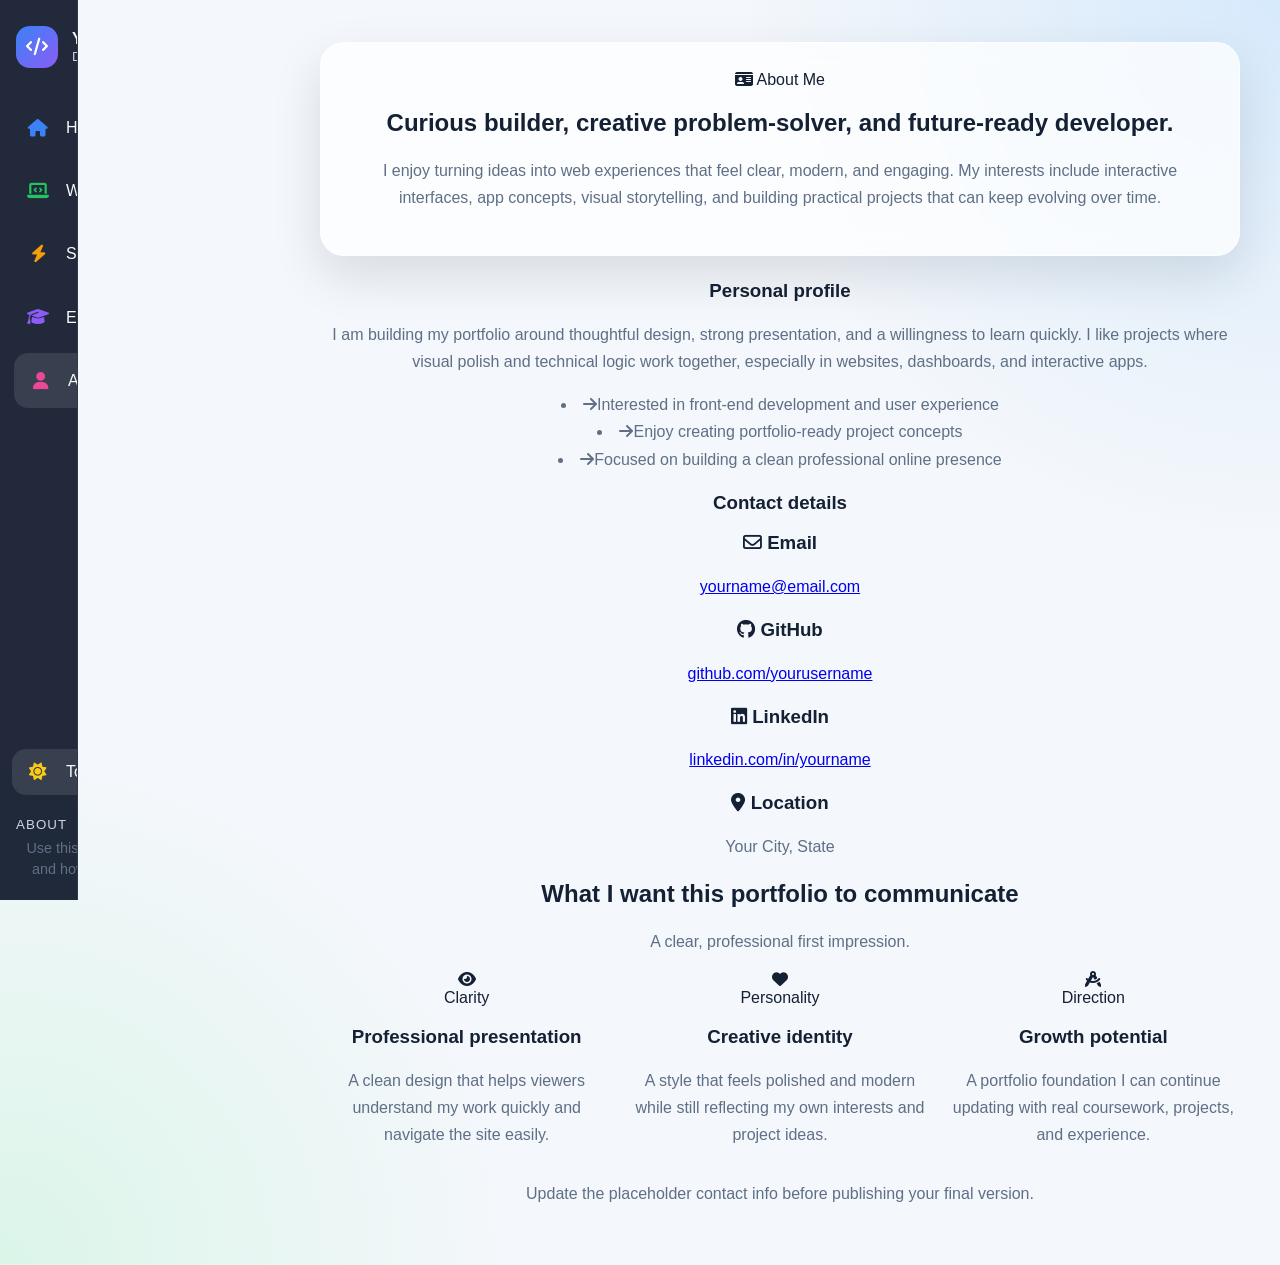
==== aboutme.html @ ea15a7d1 "Initial file upload" ====
<!DOCTYPE html>
<html lang="en">
<head>
  <meta charset="UTF-8">
  <meta name="viewport" content="width=device-width, initial-scale=1.0">
  <title>Portfolio | About Me</title>
  <link rel="preconnect" href="https://fonts.googleapis.com">
  <link rel="preconnect" href="https://fonts.gstatic.com" crossorigin>
  <link href="https://fonts.googleapis.com/css2?family=Inter:wght@400;500;600;700;800&display=swap" rel="stylesheet">
  <link rel="stylesheet" href="https://cdnjs.cloudflare.com/ajax/libs/font-awesome/6.5.2/css/all.min.css">
  <link rel="stylesheet" href="styles.css">
</head>
<body>
  <aside class="sidebar">
    <div class="brand">
      <div class="brand-badge"><i class="fa-solid fa-code"></i></div>
      <div class="brand-text">
        <strong>Your Name</strong>
        <span>Developer Portfolio</span>
      </div>
    </div>
    <ul class="nav-menu">
      <li class="nav-item"><a class="nav-link" href="index.html"><i class="fa-solid fa-house"></i><span class="nav-label">Home</span></a></li>
      <li class="nav-item"><a class="nav-link" href="work-sample.html"><i class="fa-solid fa-laptop-code"></i><span class="nav-label">Work Samples</span></a></li>
      <li class="nav-item"><a class="nav-link" href="skills.html"><i class="fa-solid fa-bolt"></i><span class="nav-label">Skills</span></a></li>
      <li class="nav-item"><a class="nav-link" href="education.html"><i class="fa-solid fa-graduation-cap"></i><span class="nav-label">Education</span></a></li>
      <li class="nav-item"><a class="nav-link active" href="aboutme.html"><i class="fa-solid fa-user"></i><span class="nav-label">About & Contact</span></a></li>
    </ul>

    <div class="theme-wrap">
    <button class="theme-toggle" type="button" onclick="toggleTheme()" aria-label="Toggle theme">
        <i class="fa-solid fa-sun"></i>
        <span class="theme-label">Toggle Theme</span>
    </button>
    </div>
    <div class="sidebar-footer"><small>ABOUT</small><p>Use this page to share your story and how people can reach you.</p></div>
  </aside>

  <main class="page-content">
    <div class="container">
      <section class="hero reveal">
        <div class="kicker"><i class="fa-solid fa-id-card"></i> About Me</div>
        <h1 class="gradient-text">Curious builder, creative problem-solver, and future-ready developer.</h1>
        <p>I enjoy turning ideas into web experiences that feel clear, modern, and engaging. My interests include interactive interfaces, app concepts, visual storytelling, and building practical projects that can keep evolving over time.</p>
      </section>

      <section class="section two-col reveal delay-1">
        <article class="panel info-card">
          <h3>Personal profile</h3>
          <p>I am building my portfolio around thoughtful design, strong presentation, and a willingness to learn quickly. I like projects where visual polish and technical logic work together, especially in websites, dashboards, and interactive apps.</p>
          <ul class="list-clean">
            <li><i class="fa-solid fa-arrow-right"></i><span>Interested in front-end development and user experience</span></li>
            <li><i class="fa-solid fa-arrow-right"></i><span>Enjoy creating portfolio-ready project concepts</span></li>
            <li><i class="fa-solid fa-arrow-right"></i><span>Focused on building a clean professional online presence</span></li>
          </ul>
        </article>

        <article class="panel info-card">
          <h3>Contact details</h3>
          <div class="contact-grid">
            <div class="contact-card">
              <h3><i class="fa-regular fa-envelope"></i> Email</h3>
              <p><a href="mailto:yourname@email.com">yourname@email.com</a></p>
            </div>
            <div class="contact-card">
              <h3><i class="fa-brands fa-github"></i> GitHub</h3>
              <p><a href="#">github.com/yourusername</a></p>
            </div>
            <div class="contact-card">
              <h3><i class="fa-brands fa-linkedin"></i> LinkedIn</h3>
              <p><a href="#">linkedin.com/in/yourname</a></p>
            </div>
            <div class="contact-card">
              <h3><i class="fa-solid fa-location-dot"></i> Location</h3>
              <p>Your City, State</p>
            </div>
          </div>
        </article>
      </section>

      <section class="section reveal delay-2">
        <div class="section-header">
          <h2>What I want this portfolio to communicate</h2>
          <p class="muted">A clear, professional first impression.</p>
        </div>
        <div class="card-grid">
          <article class="info-card">
            <div class="card-top"><div class="icon-box"><i class="fa-solid fa-eye"></i></div><span class="chip">Clarity</span></div>
            <h3>Professional presentation</h3>
            <p>A clean design that helps viewers understand my work quickly and navigate the site easily.</p>
          </article>
          <article class="info-card">
            <div class="card-top"><div class="icon-box"><i class="fa-solid fa-heart"></i></div><span class="chip">Personality</span></div>
            <h3>Creative identity</h3>
            <p>A style that feels polished and modern while still reflecting my own interests and project ideas.</p>
          </article>
          <article class="info-card">
            <div class="card-top"><div class="icon-box"><i class="fa-solid fa-compass-drafting"></i></div><span class="chip">Direction</span></div>
            <h3>Growth potential</h3>
            <p>A portfolio foundation I can continue updating with real coursework, projects, and experience.</p>
          </article>
        </div>
      </section>

      <p class="footer-note">Update the placeholder contact info before publishing your final version.</p>
    </div>
  </main>

<script src="script.js"></script>
</body>
</html>
---- styles.css ----
:root {
  --sidebar-collapsed: 78px;
  --sidebar-expanded: 280px;

  --bg: #f4f7fb;
  --bg-accent: radial-gradient(circle at top right, rgba(79, 172, 254, 0.18), transparent 30%),
               radial-gradient(circle at bottom left, rgba(67, 233, 123, 0.14), transparent 28%);
  --text: #142033;
  --muted: #5f6f86;
  --panel: rgba(255, 255, 255, 0.72);
  --panel-border: rgba(255, 255, 255, 0.55);
  --shadow: 0 20px 50px rgba(20, 32, 51, 0.12);

  --sidebar-bg: rgba(15, 23, 42, 0.92);
  --sidebar-text: #f8fafc;
  --sidebar-muted: #cbd5e1;

  --blue: #3b82f6;
  --green: #22c55e;
  --orange: #f59e0b;
  --purple: #8b5cf6;
  --pink: #ec4899;
  --red: #ef4444;
}

body.dark {
  --bg: #0b1220;
  --bg-accent: radial-gradient(circle at top right, rgba(59, 130, 246, 0.16), transparent 30%),
               radial-gradient(circle at bottom left, rgba(168, 85, 247, 0.14), transparent 28%);
  --text: #e5eefc;
  --muted: #b2c0d8;
  --panel: rgba(15, 23, 42, 0.72);
  --panel-border: rgba(148, 163, 184, 0.18);
  --shadow: 0 20px 50px rgba(0, 0, 0, 0.35);

  --sidebar-bg: rgba(2, 6, 23, 0.96);
  --sidebar-text: #f8fafc;
  --sidebar-muted: #cbd5e1;
}

* {
  box-sizing: border-box;
}

html {
  scroll-behavior: smooth;
}

body {
  margin: 0;
  min-height: 100vh;
  font-family: Arial, sans-serif;
  background: var(--bg-accent), var(--bg);
  color: var(--text);
}

/* SIDEBAR */
.sidebar {
  position: fixed;
  inset: 0 auto 0 0;
  width: var(--sidebar-collapsed);
  height: 100vh;
  background: var(--sidebar-bg);
  color: var(--sidebar-text);
  overflow: hidden;
  transition: width 0.28s ease;
  z-index: 1000;

  display: flex;
  flex-direction: column;
  padding: 18px 12px;
  border-right: 1px solid rgba(255,255,255,0.08);
}

.sidebar:hover,
.sidebar:focus-within {
  width: var(--sidebar-expanded);
}

.brand {
  display: flex;
  align-items: center;
  gap: 14px;
  min-width: 240px;
  margin-bottom: 24px;
  padding: 8px 4px;
}

.brand-badge {
  width: 42px;
  height: 42px;
  border-radius: 14px;
  display: grid;
  place-items: center;
  background: linear-gradient(135deg, var(--blue), var(--purple));
  color: white;
  font-size: 1.1rem;
  flex: 0 0 auto;
}

.brand-text {
  display: flex;
  flex-direction: column;
  line-height: 1.2;
}

.brand-text strong {
  font-size: 0.98rem;
}

.brand-text span {
  font-size: 0.82rem;
  color: var(--sidebar-muted);
}

.nav-menu {
  list-style: none;
  margin: 0;
  padding: 0;
  display: grid;
  gap: 8px;
}

.nav-item {
  margin: 0;
}

.nav-link {
  display: flex;
  align-items: center;
  gap: 14px;
  min-width: 240px;
  padding: 14px 12px;
  border-radius: 14px;
  text-decoration: none;
  color: var(--sidebar-text);
  transition: background 0.22s ease, transform 0.22s ease;
}

.nav-link:hover,
.nav-link.active {
  background: rgba(255,255,255,0.1);
  transform: translateX(2px);
}

.nav-link i {
  width: 28px;
  text-align: center;
  font-size: 1.1rem;
  flex: 0 0 auto;
}

.nav-link .fa-house { color: var(--blue); }
.nav-link .fa-laptop-code { color: var(--green); }
.nav-link .fa-bolt { color: var(--orange); }
.nav-link .fa-graduation-cap { color: var(--purple); }
.nav-link .fa-user { color: var(--pink); }

.nav-label {
  white-space: nowrap;
}

.theme-wrap {
  margin-top: auto;
  margin-bottom: 14px;
}

.theme-toggle {
  width: 100%;
  min-width: 240px;
  display: flex;
  align-items: center;
  gap: 14px;
  padding: 14px 12px;
  border: 0;
  border-radius: 14px;
  background: rgba(255,255,255,0.1);
  color: var(--sidebar-text);
  cursor: pointer;
  font: inherit;
  transition: background 0.22s ease, transform 0.22s ease;
}

.theme-toggle:hover {
  background: rgba(255,255,255,0.16);
  transform: translateX(2px);
}

.theme-toggle i {
  width: 28px;
  text-align: center;
  color: #facc15;
  font-size: 1.1rem;
}

.theme-label {
  white-space: nowrap;
}

.sidebar-footer {
  min-width: 240px;
  padding: 8px 4px 2px;
  color: var(--sidebar-muted);
}

.sidebar-footer small {
  display: block;
  margin-bottom: 6px;
  letter-spacing: 0.08em;
}

.sidebar-footer p {
  margin: 0;
  font-size: 0.9rem;
  line-height: 1.45;
}

/* MAIN CONTENT */
.page-content {
  min-height: 100vh;
  width: 100%;
  padding-top: 42px;
  padding-bottom: 42px;
  padding-right: 24px;

  /* Always leave room for expanded sidebar */
  padding-left: calc(var(--sidebar-expanded) + 24px);

  display: flex;
  flex-direction: column;
  align-items: center;
  text-align: center;
}

.page-content > * {
  width: min(920px, 100%);
}

.hero,
.card,
.section-block {
  background: var(--panel);
  border: 1px solid var(--panel-border);
  backdrop-filter: blur(14px);
  border-radius: 24px;
  box-shadow: var(--shadow);
  padding: 28px;
  margin-bottom: 24px;
}

h1, h2, h3, h4, p, li, a, span {
  text-align: center;
}

p, li {
  color: var(--muted);
  line-height: 1.7;
}

ul, ol {
  list-style-position: inside;
  padding-left: 0;
}

.card-grid {
  display: grid;
  grid-template-columns: repeat(auto-fit, minmax(260px, 1fr));
  gap: 20px;
}

.icon-blue { color: var(--blue); }
.icon-green { color: var(--green); }
.icon-orange { color: var(--orange); }
.icon-purple { color: var(--purple); }
.icon-pink { color: var(--pink); }
.icon-red { color: var(--red); }

.fade-in {
  opacity: 0;
  transform: translateY(18px);
  animation: fadeUp 0.7s ease forwards;
}

.fade-in:nth-child(2) { animation-delay: 0.08s; }
.fade-in:nth-child(3) { animation-delay: 0.16s; }
.fade-in:nth-child(4) { animation-delay: 0.24s; }

@keyframes fadeUp {
  to {
    opacity: 1;
    transform: translateY(0);
  }
}

/* SMALLER SCREENS */
@media (max-width: 900px) {
  :root {
    --sidebar-collapsed: 68px;
    --sidebar-expanded: 230px;
  }

  .page-content {
    padding-left: calc(var(--sidebar-expanded) + 18px);
    padding-right: 18px;
  }

  .hero,
  .card,
  .section-block {
    padding: 22px;
  }
}

@media (max-width: 640px) {
  :root {
    --sidebar-collapsed: 64px;
    --sidebar-expanded: 210px;
  }

  .page-content {
    padding-left: calc(var(--sidebar-expanded) + 14px);
    padding-right: 14px;
    padding-top: 20px;
    padding-bottom: 20px;
  }

  .brand,
  .nav-link,
  .theme-toggle,
  .sidebar-footer {
    min-width: 190px;
  }

  .hero,
  .card,
  .section-block {
    border-radius: 18px;
    padding: 18px;
  }

  h1 {
    font-size: 1.8rem;
  }
}
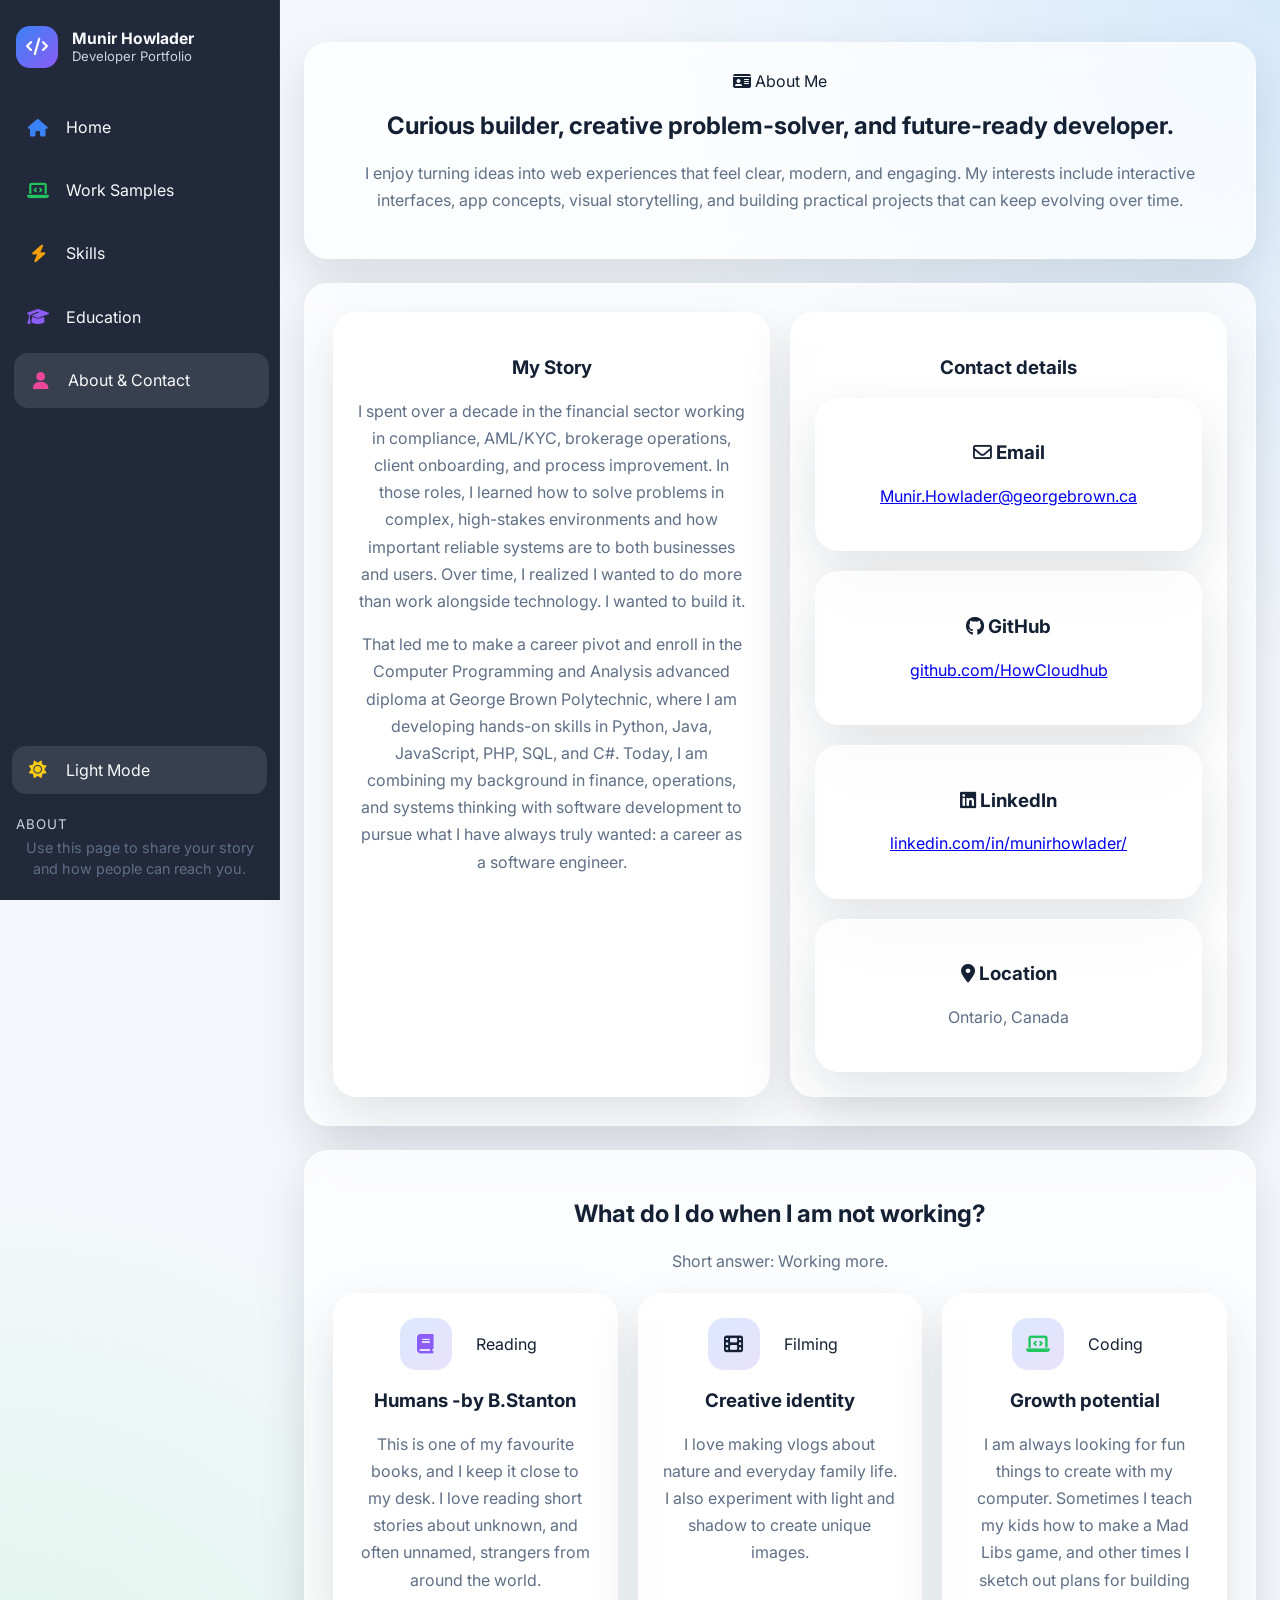
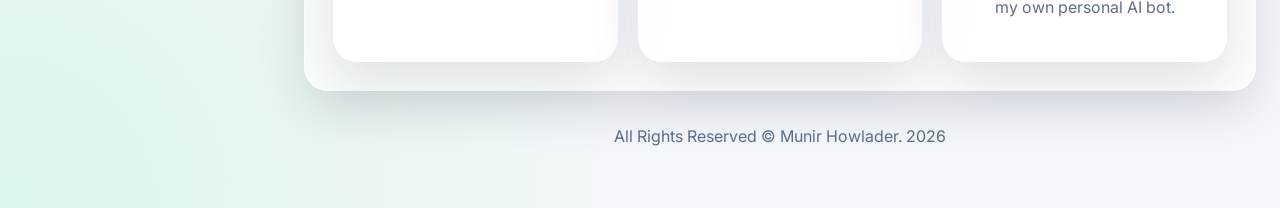
==== commit 32f4c700: "some more updates" ====
--- a/aboutme.html
+++ b/aboutme.html
@@ -15,7 +15,7 @@
     <div class="brand">
       <div class="brand-badge"><i class="fa-solid fa-code"></i></div>
       <div class="brand-text">
-        <strong>Your Name</strong>
+        <strong>Munir Howlader</strong>
         <span>Developer Portfolio</span>
       </div>
     </div>
@@ -46,13 +46,14 @@
 
       <section class="section two-col reveal delay-1">
         <article class="panel info-card">
-          <h3>Personal profile</h3>
-          <p>I am building my portfolio around thoughtful design, strong presentation, and a willingness to learn quickly. I like projects where visual polish and technical logic work together, especially in websites, dashboards, and interactive apps.</p>
-          <ul class="list-clean">
+          <h3>My Story</h3>
+          <p>I spent over a decade in the financial sector working in compliance, AML/KYC, brokerage operations, client onboarding, and process improvement. In those roles, I learned how to solve problems in complex, high-stakes environments and how important reliable systems are to both businesses and users. Over time, I realized I wanted to do more than work alongside technology. I wanted to build it.</p> 
+          <p>That led me to make a career pivot and enroll in the Computer Programming and Analysis advanced diploma at George Brown Polytechnic, where I am developing hands-on skills in Python, Java, JavaScript, PHP, SQL, and C#. Today, I am combining my background in finance, operations, and systems thinking with software development to pursue what I have always truly wanted: a career as a software engineer.</p>
+          <!-- <ul class="list-clean">
             <li><i class="fa-solid fa-arrow-right"></i><span>Interested in front-end development and user experience</span></li>
             <li><i class="fa-solid fa-arrow-right"></i><span>Enjoy creating portfolio-ready project concepts</span></li>
             <li><i class="fa-solid fa-arrow-right"></i><span>Focused on building a clean professional online presence</span></li>
-          </ul>
+          </ul> -->
         </article>
 
         <article class="panel info-card">
@@ -60,19 +61,20 @@
           <div class="contact-grid">
             <div class="contact-card">
               <h3><i class="fa-regular fa-envelope"></i> Email</h3>
-              <p><a href="mailto:yourname@email.com">yourname@email.com</a></p>
+              <p><a href="mailto:Munir.Howlader@georgebrown.ca">Munir.Howlader@georgebrown.ca
+</a></p>
             </div>
             <div class="contact-card">
               <h3><i class="fa-brands fa-github"></i> GitHub</h3>
-              <p><a href="#">github.com/yourusername</a></p>
+              <p><a href="#">github.com/HowCloudhub</a></p>
             </div>
             <div class="contact-card">
               <h3><i class="fa-brands fa-linkedin"></i> LinkedIn</h3>
-              <p><a href="#">linkedin.com/in/yourname</a></p>
+              <p><a href="#">linkedin.com/in/munirhowlader/</a></p>
             </div>
             <div class="contact-card">
               <h3><i class="fa-solid fa-location-dot"></i> Location</h3>
-              <p>Your City, State</p>
+              <p>Ontario, Canada</p>
             </div>
           </div>
         </article>
@@ -80,29 +82,29 @@
 
       <section class="section reveal delay-2">
         <div class="section-header">
-          <h2>What I want this portfolio to communicate</h2>
-          <p class="muted">A clear, professional first impression.</p>
+          <h2>What do I do when I am not working?</h2>
+          <p class="muted">Short answer: Working more.</p>
         </div>
         <div class="card-grid">
           <article class="info-card">
-            <div class="card-top"><div class="icon-box"><i class="fa-solid fa-eye"></i></div><span class="chip">Clarity</span></div>
-            <h3>Professional presentation</h3>
-            <p>A clean design that helps viewers understand my work quickly and navigate the site easily.</p>
+            <div class="card-top"><div class="icon-box"><i class="fa-solid fa-book"></i></div><span class="chip">Reading</span></div>
+            <h3>Humans -by B.Stanton</h3>
+            <p>This is one of my favourite books, and I keep it close to my desk. I love reading short stories about unknown, and often unnamed, strangers from around the world.</p>
           </article>
           <article class="info-card">
-            <div class="card-top"><div class="icon-box"><i class="fa-solid fa-heart"></i></div><span class="chip">Personality</span></div>
+            <div class="card-top"><div class="icon-box"><i class="fa-solid fa-film"></i></div><span class="chip">Filming</span></div>
             <h3>Creative identity</h3>
-            <p>A style that feels polished and modern while still reflecting my own interests and project ideas.</p>
+            <p>I love making vlogs about nature and everyday family life. I also experiment with light and shadow to create unique images.</p>
           </article>
           <article class="info-card">
-            <div class="card-top"><div class="icon-box"><i class="fa-solid fa-compass-drafting"></i></div><span class="chip">Direction</span></div>
+            <div class="card-top"><div class="icon-box"><i class="fa-solid fa-laptop-code"></i></div><span class="chip">Coding</span></div>
             <h3>Growth potential</h3>
-            <p>A portfolio foundation I can continue updating with real coursework, projects, and experience.</p>
+            <p>I am always looking for fun things to create with my computer. Sometimes I teach my kids how to make a Mad Libs game, and other times I sketch out plans for building my own personal AI bot.</p>
           </article>
         </div>
       </section>
 
-      <p class="footer-note">Update the placeholder contact info before publishing your final version.</p>
+      <p class="footer-note">All Rights Reserved &copy; Munir Howlader. 2026 </p>
     </div>
   </main>
 
--- a/styles.css
+++ b/styles.css
@@ -3,8 +3,9 @@
   --sidebar-expanded: 280px;
 
   --bg: #f4f7fb;
-  --bg-accent: radial-gradient(circle at top right, rgba(79, 172, 254, 0.18), transparent 30%),
-               radial-gradient(circle at bottom left, rgba(67, 233, 123, 0.14), transparent 28%);
+  --bg-accent:
+    radial-gradient(circle at top right, rgba(79, 172, 254, 0.18), transparent 30%),
+    radial-gradient(circle at bottom left, rgba(67, 233, 123, 0.14), transparent 28%);
   --text: #142033;
   --muted: #5f6f86;
   --panel: rgba(255, 255, 255, 0.72);
@@ -25,8 +26,9 @@
 
 body.dark {
   --bg: #0b1220;
-  --bg-accent: radial-gradient(circle at top right, rgba(59, 130, 246, 0.16), transparent 30%),
-               radial-gradient(circle at bottom left, rgba(168, 85, 247, 0.14), transparent 28%);
+  --bg-accent:
+    radial-gradient(circle at top right, rgba(59, 130, 246, 0.16), transparent 30%),
+    radial-gradient(circle at bottom left, rgba(168, 85, 247, 0.14), transparent 28%);
   --text: #e5eefc;
   --muted: #b2c0d8;
   --panel: rgba(15, 23, 42, 0.72);
@@ -49,7 +51,7 @@
 body {
   margin: 0;
   min-height: 100vh;
-  font-family: Arial, sans-serif;
+  font-family: "Inter", Arial, sans-serif;
   background: var(--bg-accent), var(--bg);
   color: var(--text);
 }
@@ -58,24 +60,20 @@
 .sidebar {
   position: fixed;
   inset: 0 auto 0 0;
-  width: var(--sidebar-collapsed);
+  width: var(--sidebar-expanded);
   height: 100vh;
   background: var(--sidebar-bg);
   color: var(--sidebar-text);
   overflow: hidden;
   transition: width 0.28s ease;
   z-index: 1000;
-
   display: flex;
   flex-direction: column;
   padding: 18px 12px;
   border-right: 1px solid rgba(255,255,255,0.08);
 }
 
-.sidebar:hover,
-.sidebar:focus-within {
-  width: var(--sidebar-expanded);
-}
+
 
 .brand {
   display: flex;
@@ -119,10 +117,6 @@
   padding: 0;
   display: grid;
   gap: 8px;
-}
-
-.nav-item {
-  margin: 0;
 }
 
 .nav-link {
@@ -222,33 +216,53 @@
   padding-top: 42px;
   padding-bottom: 42px;
   padding-right: 24px;
-
-  /* Always leave room for expanded sidebar */
   padding-left: calc(var(--sidebar-expanded) + 24px);
-
   display: flex;
   flex-direction: column;
   align-items: center;
-  text-align: center;
-}
-
-.page-content > * {
-  width: min(920px, 100%);
+}
+
+.container {
+  width: min(980px, 100%);
+  display: flex;
+  flex-direction: column;
+  align-items: center;
 }
 
 .hero,
-.card,
-.section-block {
+.section,
+.panel,
+.project-card,
+.skill-card,
+.info-card,
+.stat-card,
+.timeline-item,
+.contact-card {
   background: var(--panel);
   border: 1px solid var(--panel-border);
   backdrop-filter: blur(14px);
   border-radius: 24px;
   box-shadow: var(--shadow);
+}
+
+.hero,
+.section {
+  width: 100%;
   padding: 28px;
   margin-bottom: 24px;
 }
 
-h1, h2, h3, h4, p, li, a, span {
+.panel,
+.project-card,
+.skill-card,
+.info-card,
+.stat-card,
+.timeline-item,
+.contact-card {
+  padding: 24px;
+}
+
+h1, h2, h3, h4, p, li, .section-header, .footer-note, .kicker {
   text-align: center;
 }
 
@@ -262,51 +276,163 @@
   padding-left: 0;
 }
 
-.card-grid {
-  display: grid;
+.section-header {
+  margin-bottom: 18px;
+}
+
+.quick-stats,
+.card-grid,
+.contact-grid {
+  display: grid;
+  gap: 20px;
+  width: 100%;
+}
+
+.quick-stats {
+  grid-template-columns: repeat(auto-fit, minmax(180px, 1fr));
+}
+
+.card-grid,
+.contact-grid {
   grid-template-columns: repeat(auto-fit, minmax(260px, 1fr));
+}
+
+.two-col {
+  display: grid;
+  grid-template-columns: repeat(auto-fit, minmax(280px, 1fr));
   gap: 20px;
 }
 
-.icon-blue { color: var(--blue); }
-.icon-green { color: var(--green); }
-.icon-orange { color: var(--orange); }
-.icon-purple { color: var(--purple); }
-.icon-pink { color: var(--pink); }
-.icon-red { color: var(--red); }
-
-.fade-in {
-  opacity: 0;
-  transform: translateY(18px);
-  animation: fadeUp 0.7s ease forwards;
-}
-
-.fade-in:nth-child(2) { animation-delay: 0.08s; }
-.fade-in:nth-child(3) { animation-delay: 0.16s; }
-.fade-in:nth-child(4) { animation-delay: 0.24s; }
+.timeline {
+  display: grid;
+  gap: 18px;
+}
+
+.card-top,
+.timeline-meta,
+.cta-row,
+.tag-row {
+  display: flex;
+  flex-wrap: wrap;
+  justify-content: center;
+  gap: 10px;
+}
+
+.icon-box {
+  width: 52px;
+  height: 52px;
+  border-radius: 16px;
+  display: grid;
+  place-items: center;
+  font-size: 1.2rem;
+  background: linear-gradient(135deg, rgba(59,130,246,0.18), rgba(139,92,246,0.18));
+}
+
+.icon-box .fa-gamepad,
+.icon-box .fa-house,
+.icon-box .fa-code,
+.icon-box .fa-chart-line,
+.icon-box .fa-layer-group { color: var(--blue); }
+
+.icon-box .fa-laptop-code,
+.icon-box .fa-jet-fighter-up,
+.icon-box .fa-github,
+.icon-box .fa-check { color: var(--green); }
+
+.icon-box .fa-bolt,
+.icon-box .fa-lightbulb,
+.icon-box .fa-calendar-days,
+.icon-box .fa-folder-open { color: var(--orange); }
+
+.icon-box .fa-user,
+.icon-box .fa-heart,
+.icon-box .fa-location-dot { color: var(--pink); }
+
+.icon-box .fa-graduation-cap,
+.icon-box .fa-user-graduate,
+.icon-box .fa-book,
+.icon-box .fa-medal { color: var(--purple); }
+
+.chip,
+.tag,
+.btn {
+  display: inline-flex;
+  align-items: center;
+  justify-content: center;
+  gap: 8px;
+  border-radius: 999px;
+  padding: 10px 14px;
+  text-decoration: none;
+}
+
+.chip,
+.tag {
+  background: rgba(255,255,255,0.58);
+  color: var(--text);
+}
+
+.btn-primary {
+  background: linear-gradient(135deg, var(--blue), var(--purple));
+  color: white;
+}
+
+.btn-secondary {
+  background: rgba(255,255,255,0.58);
+  color: var(--text);
+}
+
+.footer-note {
+  margin-top: 8px;
+}
+
+.reveal {
+  animation: fadeUp 0.7s ease both;
+}
+
+.delay-1 { animation-delay: 0.08s; }
+.delay-2 { animation-delay: 0.16s; }
+.delay-3 { animation-delay: 0.24s; }
 
 @keyframes fadeUp {
+  from {
+    opacity: 0;
+    transform: translateY(18px);
+  }
   to {
     opacity: 1;
     transform: translateY(0);
   }
 }
 
-/* SMALLER SCREENS */
 @media (max-width: 900px) {
   :root {
     --sidebar-collapsed: 68px;
     --sidebar-expanded: 230px;
   }
 
+  .sidebar {
+    width: var(--sidebar-collapsed);
+  }
+
+  .sidebar:hover,
+  .sidebar:focus-within {
+    width: var(--sidebar-expanded);
+  }
+
   .page-content {
-    padding-left: calc(var(--sidebar-expanded) + 18px);
+    padding-left: calc(var(--sidebar-collapsed) + 18px);
     padding-right: 18px;
   }
 
   .hero,
-  .card,
-  .section-block {
+  .section,
+  .panel,
+  .project-card,
+  .skill-card,
+  .info-card,
+  .stat-card,
+  .timeline-item,
+  .contact-card {
     padding: 22px;
   }
 }
@@ -317,8 +443,17 @@
     --sidebar-expanded: 210px;
   }
 
+  .sidebar {
+    width: var(--sidebar-collapsed);
+  }
+
+  .sidebar:hover,
+  .sidebar:focus-within {
+    width: var(--sidebar-expanded);
+  }
+
   .page-content {
-    padding-left: calc(var(--sidebar-expanded) + 14px);
+    padding-left: calc(var(--sidebar-collapsed) + 14px);
     padding-right: 14px;
     padding-top: 20px;
     padding-bottom: 20px;
@@ -332,8 +467,14 @@
   }
 
   .hero,
-  .card,
-  .section-block {
+  .section,
+  .panel,
+  .project-card,
+  .skill-card,
+  .info-card,
+  .stat-card,
+  .timeline-item,
+  .contact-card {
     border-radius: 18px;
     padding: 18px;
   }
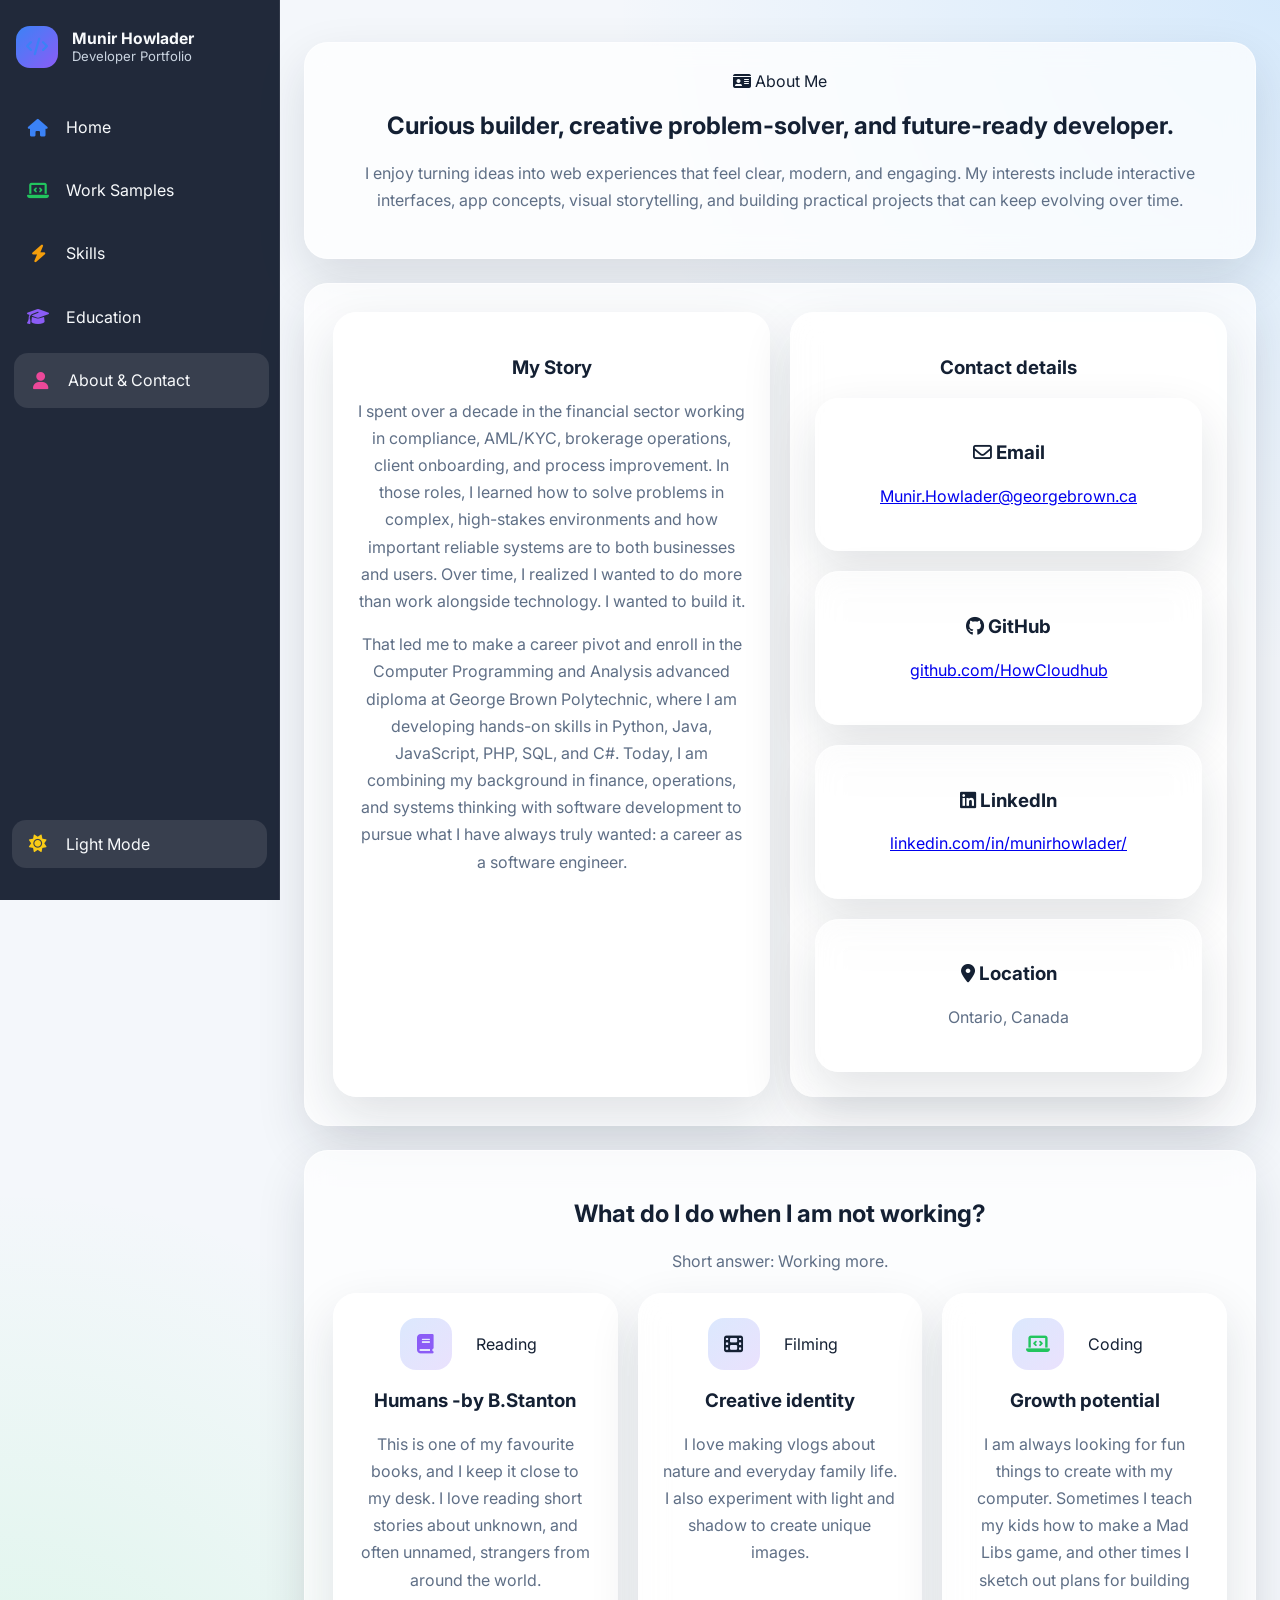
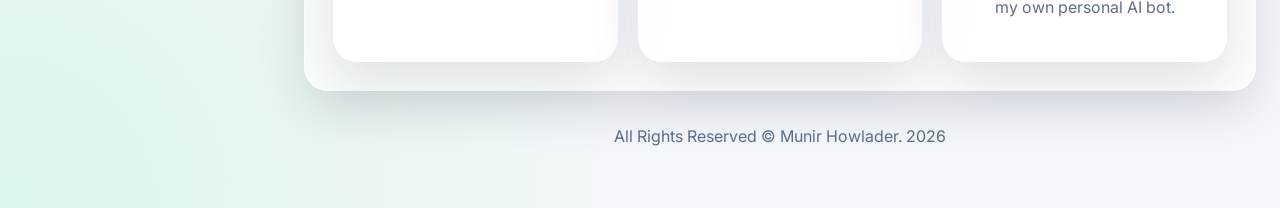
==== commit 69161b2c: "dean's letters" ====
--- a/aboutme.html
+++ b/aboutme.html
@@ -33,8 +33,7 @@
         <span class="theme-label">Toggle Theme</span>
     </button>
     </div>
-    <div class="sidebar-footer"><small>ABOUT</small><p>Use this page to share your story and how people can reach you.</p></div>
-  </aside>
+    </aside>
 
   <main class="page-content">
     <div class="container">
--- a/styles.css
+++ b/styles.css
@@ -482,4 +482,33 @@
   h1 {
     font-size: 1.8rem;
   }
+}
+
+.fa-python { color: #3776AB; }
+.fa-java { color: #f89820; }
+
+.fa-shield-halved { color: #ef4444; }   /* red */
+.fa-arrows-rotate { color: #22c55e; }  /* green */
+
+.fa-code { color: #3b82f6; }           /* blue for dev tools */
+.fa-arrows-rotate { color: #22c55e; } /* green for improvement */
+
+.stat-card {
+  display: flex;
+  flex-direction: column;
+  align-items: center; /* keeps everything centered */
+}
+
+.timeline-item {
+  text-align: center;
+}
+
+.stat-card a {
+  color: var(--purple);
+  text-decoration: none;
+  font-weight: 500;
+}
+
+.stat-card a:hover {
+  text-decoration: underline;
 }
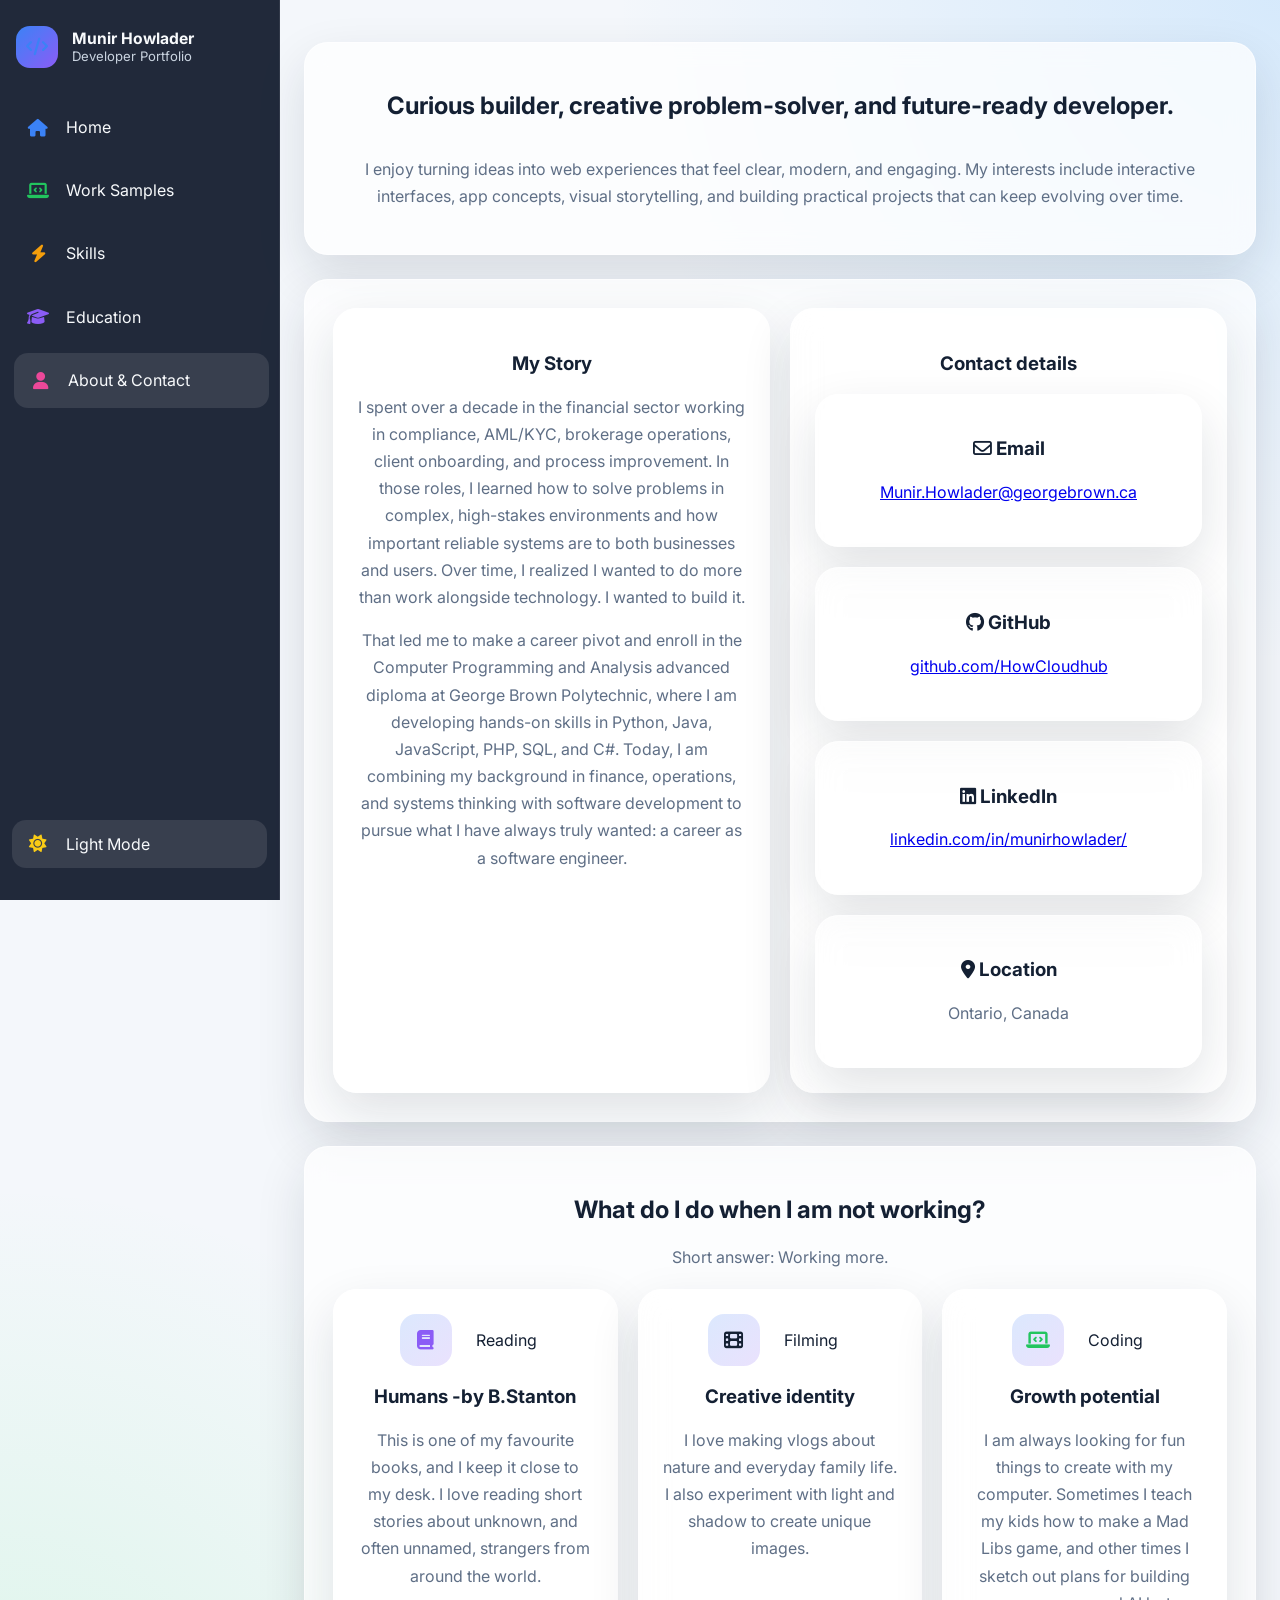
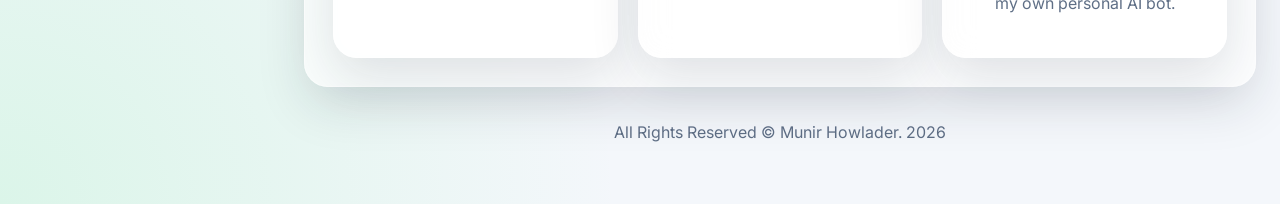
==== commit 4e38931e: "final update" ====
--- a/aboutme.html
+++ b/aboutme.html
@@ -38,7 +38,6 @@
   <main class="page-content">
     <div class="container">
       <section class="hero reveal">
-        <div class="kicker"><i class="fa-solid fa-id-card"></i> About Me</div>
         <h1 class="gradient-text">Curious builder, creative problem-solver, and future-ready developer.</h1>
         <p>I enjoy turning ideas into web experiences that feel clear, modern, and engaging. My interests include interactive interfaces, app concepts, visual storytelling, and building practical projects that can keep evolving over time.</p>
       </section>
@@ -65,11 +64,11 @@
             </div>
             <div class="contact-card">
               <h3><i class="fa-brands fa-github"></i> GitHub</h3>
-              <p><a href="#">github.com/HowCloudhub</a></p>
+              <p><a href="https://github.com/HowCloudhub" target="_blank">github.com/HowCloudhub</a></p>
             </div>
             <div class="contact-card">
               <h3><i class="fa-brands fa-linkedin"></i> LinkedIn</h3>
-              <p><a href="#">linkedin.com/in/munirhowlader/</a></p>
+              <p><a href="https://www.linkedin.com/in/munirhowlader/" target="_blank">linkedin.com/in/munirhowlader/</a></p>
             </div>
             <div class="contact-card">
               <h3><i class="fa-solid fa-location-dot"></i> Location</h3>
--- a/styles.css
+++ b/styles.css
@@ -511,4 +511,55 @@
 
 .stat-card a:hover {
   text-decoration: underline;
+}
+
+.list-clean {
+  list-style: none;
+  padding-left: 0;
+
+  display: flex;
+  flex-direction: column;
+  align-items: center;   /* 👈 centers each row */
+}
+
+.list-clean li {
+  display: flex;
+  align-items: flex-start;
+  justify-content: center;   /* 👈 centers icon + text together */
+  gap: 10px;
+  margin-bottom: 10px;
+
+  max-width: 700px;          /* optional: keeps lines readable */
+  text-align: left;          /* keeps text readable (not awkward centered wrapping) */
+}
+
+.list-clean i {
+  color: #22c55e; /* green tick */
+  margin-top: 4px;
+}
+
+.list-clean span {
+  font-weight: 600;   /* 👈 bold text */
+}
+
+.hero {
+  display: flex;
+  flex-direction: column;
+  align-items: center;   /* 👈 centers button + text */
+  text-align: center;
+}
+
+.resume-btn {
+  color: var(--purple);   /* 👈 your custom color */
+}
+
+.info-card .list-clean {
+  display: flex;
+  flex-direction: column;
+  align-items: center;   /* centers each list row */
+}
+
+.info-card .list-clean li {
+  justify-content: center;  /* centers icon + text together */
+  text-align: center;       /* centers the text */
 }
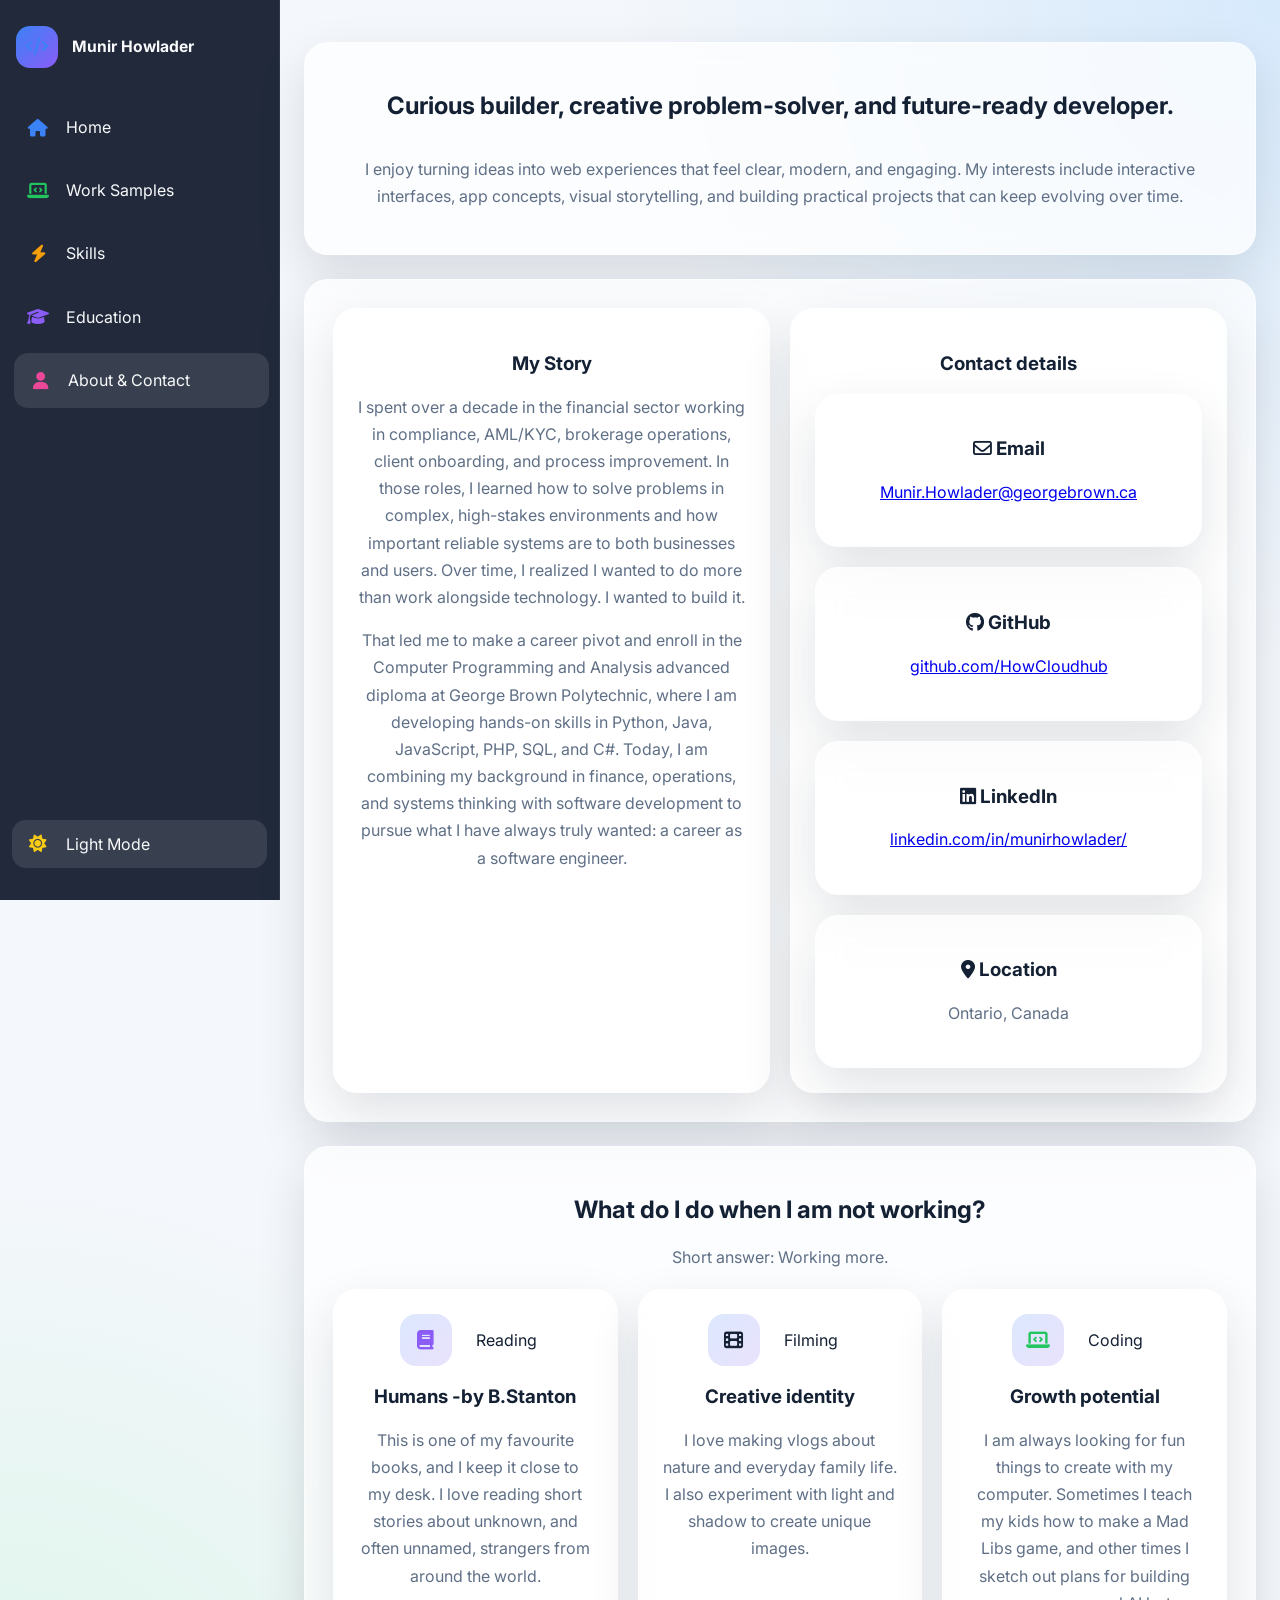
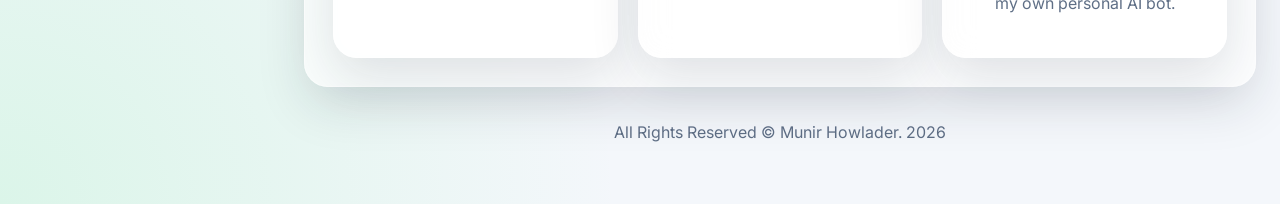
==== commit c2115fdc: "remove 'developer' text from sidebar" ====
--- a/aboutme.html
+++ b/aboutme.html
@@ -16,8 +16,7 @@
       <div class="brand-badge"><i class="fa-solid fa-code"></i></div>
       <div class="brand-text">
         <strong>Munir Howlader</strong>
-        <span>Developer Portfolio</span>
-      </div>
+              </div>
     </div>
     <ul class="nav-menu">
       <li class="nav-item"><a class="nav-link" href="index.html"><i class="fa-solid fa-house"></i><span class="nav-label">Home</span></a></li>
--- a/styles.css
+++ b/styles.css
@@ -378,7 +378,7 @@
 
 .btn-secondary {
   background: rgba(255,255,255,0.58);
-  color: var(--text);
+  color: var(--purple);
 }
 
 .footer-note {
